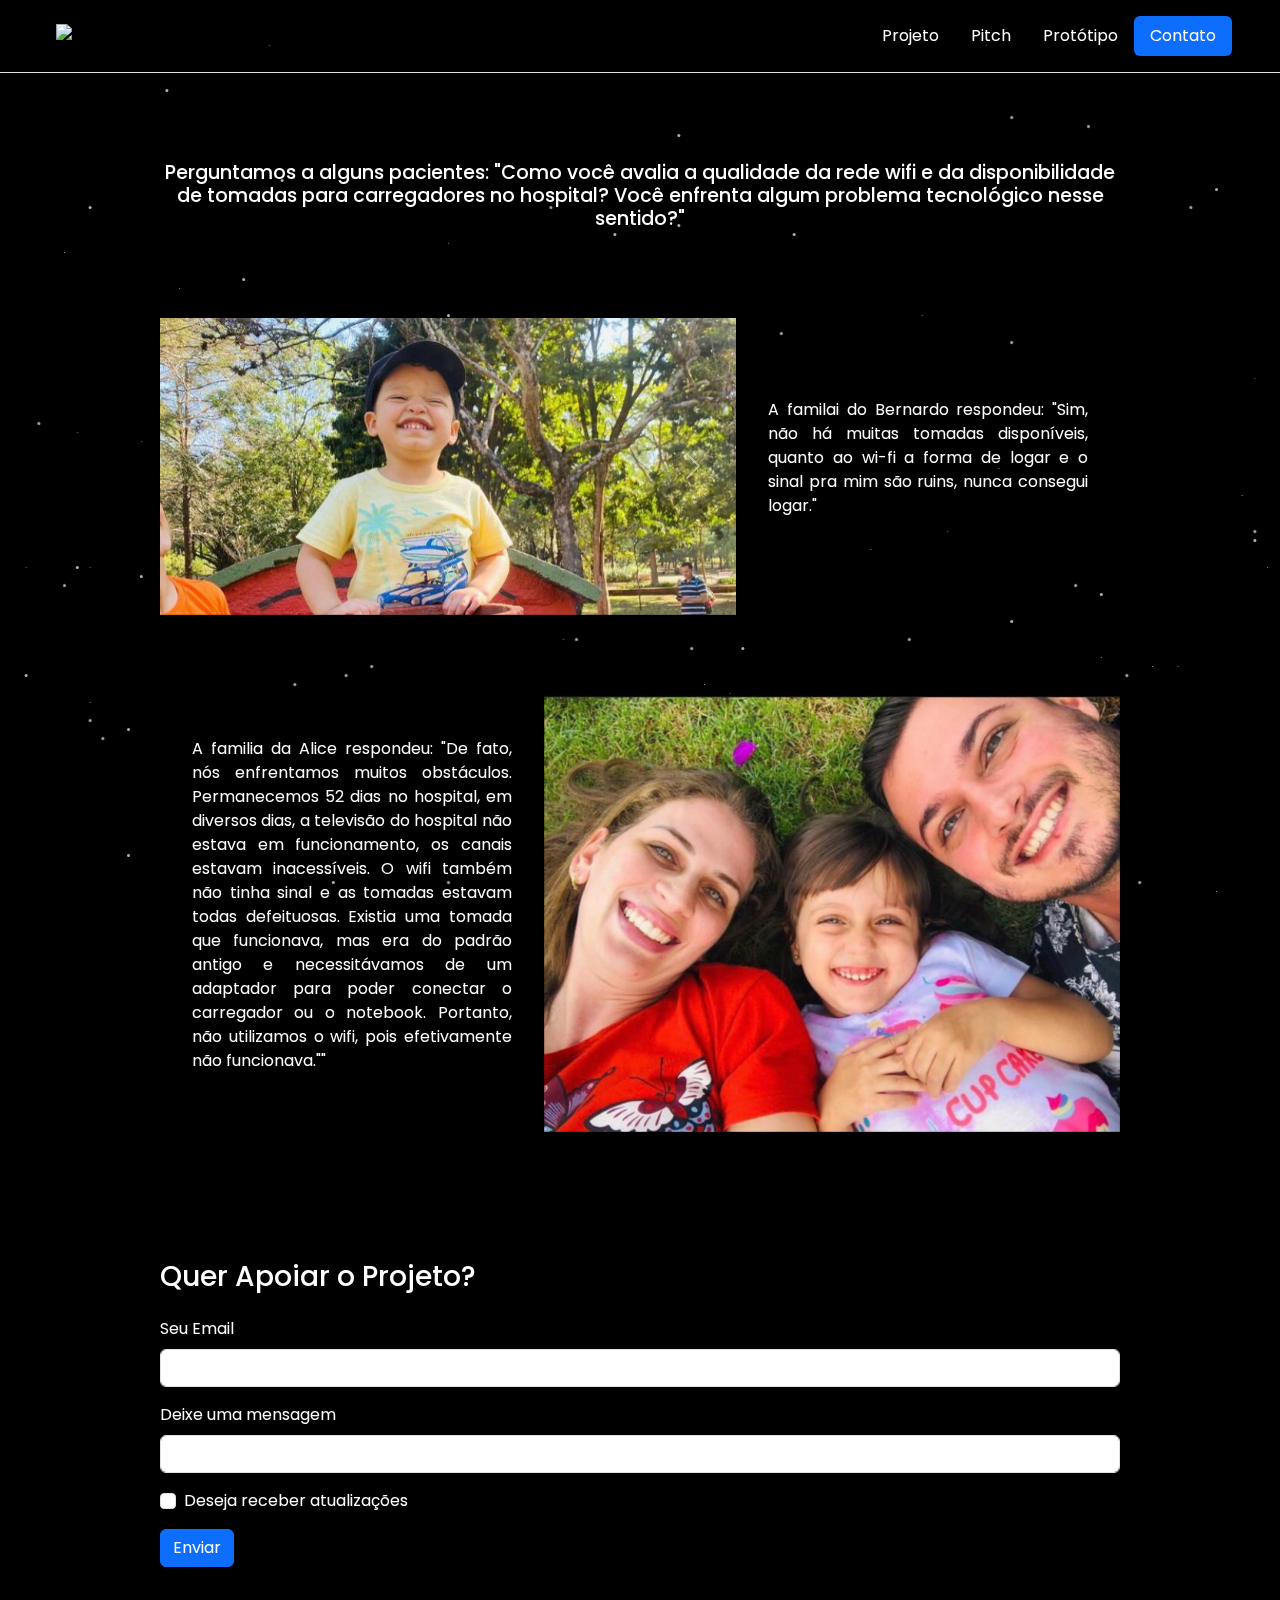
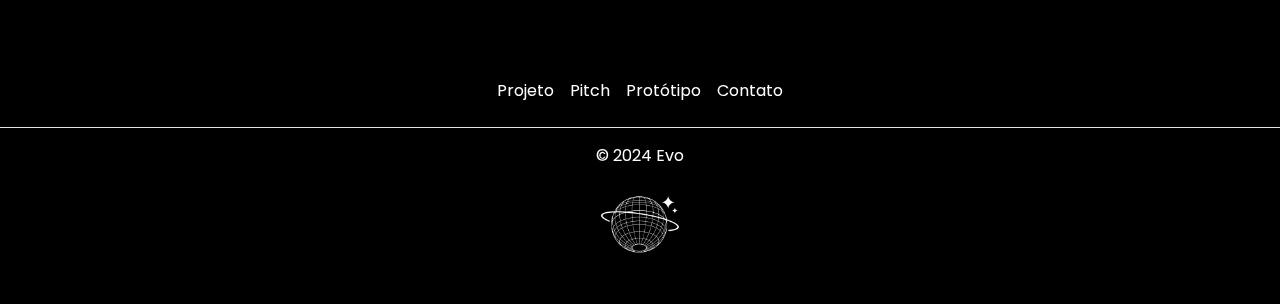
==== contato.html @ 1e07b3a8 "fix: prototype image size" ====
<!DOCTYPE html>
<html lang="en">
  <head>
    <meta charset="UTF-8" />
    <meta name="viewport" content="width=device-width, initial-scale=1.0" />
    <link rel="stylesheet" href="./style/style.css" />
    <link
      href="https://cdn.jsdelivr.net/npm/bootstrap@5.3.3/dist/css/bootstrap.min.css"
      rel="stylesheet"
      integrity="sha384-QWTKZyjpPEjISv5WaRU9OFeRpok6YctnYmDr5pNlyT2bRjXh0JMhjY6hW+ALEwIH"
      crossorigin="anonymous"
    />
    <title>Contato</title>
  </head>
  <body class="space">
    <div class="main"></div>

    <header
      class="d-flex flex-wrap justify-content-center py-3 mb-4 border-bottom"
    >
      <a
        href="./index.html"
        class="d-flex align-items-center p-2 mb-md-0 me-md-auto link-body-emphasis text-decoration-none"
      >
        <img src="./img/logo.png" alt="logo_ICR" id="header-logo" />
      </a>

      <ul class="nav nav-pills">
        <li class="nav-item">
          <a href="./index.html" class="nav-link" aria-current="page"
            >Projeto</a
          >
        </li>
        <li class="nav-item">
          <a href="./pitch.html" class="nav-link">Pitch</a>
        </li>
        <li class="nav-item">
          <a href="./prototipo.html" class="nav-link">Protótipo</a>
        </li>
        <li class="nav-item">
          <a href="./contato.html" class="nav-link active">Contato</a>
        </li>
      </ul>
    </header>

    <section class="base-sec nth-sec">
      <div class="testimonial">
        <h3>
          Perguntamos a alguns pacientes: "Como você avalia a qualidade da rede
          wifi e da disponibilidade de tomadas para carregadores no hospital?
          Você enfrenta algum problema tecnológico nesse sentido?"
        </h3>
      </div>
      <div class="car">
        <div
          id="carouselExampleAutoplaying"
          class="carousel slide"
          data-bs-ride="carousel"
        >
          <div class="carousel-inner">
            <div class="carousel-item active">
              <img src="./img/t1i1.png" class="d-block w-100" alt="..." />
            </div>
            <div class="carousel-item">
              <img src="./img/t1i2.jpg" class="d-block w-100" alt="..." />
            </div>
            <div class="carousel-item">
              <img src="./img/t1i3.jpg" class="d-block w-100" alt="..." />
            </div>
          </div>
          <button
            class="carousel-control-prev"
            type="button"
            data-bs-target="#carouselExampleAutoplaying"
            data-bs-slide="prev"
          >
            <span class="carousel-control-prev-icon" aria-hidden="true"></span>
            <span class="visually-hidden">Previous</span>
          </button>
          <button
            class="carousel-control-next"
            type="button"
            data-bs-target="#carouselExampleAutoplaying"
            data-bs-slide="next"
          >
            <span class="carousel-control-next-icon" aria-hidden="true"></span>
            <span class="visually-hidden">Next</span>
          </button>
        </div>
        <div class="response">
          <p class="resposta_bernado">
            A familai do Bernardo respondeu: "Sim, não há muitas tomadas
            disponíveis, quanto ao wi-fi a forma de logar e o sinal pra mim são
            ruins, nunca consegui logar."
          </p>
        </div>
      </div>

      <div class="car car-alice">
        <div
          id="carouselExampleAutoplaying"
          class="carousel slide alice-carousel"
          data-bs-ride="carousel"
        >
          <div class="carousel-inner">
            <div class="carousel-item active">
              <img src="./img/t2i2.png" class="d-block w-100" alt="..." />
            </div>
            <div class="carousel-item">
              <img src="./img/t2i3.png" class="d-block w-100" alt="..." />
            </div>
          </div>
          
        </div>
        <div class="response">
          <p class="resposta_alice">
            A familia da Alice respondeu: "De fato, nós enfrentamos muitos
            obstáculos. Permanecemos 52 dias no hospital, em diversos dias, a
            televisão do hospital não estava em funcionamento, os canais estavam
            inacessíveis. O wifi também não tinha sinal e as tomadas estavam
            todas defeituosas. Existia uma tomada que funcionava, mas era do
            padrão antigo e necessitávamos de um adaptador para poder conectar o
            carregador ou o notebook. Portanto, não utilizamos o wifi, pois
            efetivamente não funcionava.""
          </p>
        </div>
      </div>
    </section>

    <section class="base-sec tth-sec">
      <h3>Quer Apoiar o Projeto?</h3>
      <form>
        <div class="mb-3">
          <label for="exampleInputEmail1" class="form-label">Seu Email</label>
          <input
            type="email"
            class="form-control"
            id="exampleInputEmail1"
            aria-describedby="emailHelp"
          />
        </div>
        <div class="mb-3">
          <label for="exampleInputtext" class="form-label"
            >Deixe uma mensagem</label
          >
          <input type="text" class="form-control" id="exampleInputtext" />
        </div>
        <div class="mb-3 form-check">
          <input type="checkbox" class="form-check-input" id="exampleCheck1" />
          <label class="form-check-label" for="exampleCheck1"
            >Deseja receber atualizações</label
          >
        </div>
        <button type="" class="btn btn-primary">Enviar</button>
      </form>
    </section>

    <footer class="py-3 my-4">
      <ul class="nav justify-content-center border-bottom pb-3 mb-3">
        <li class="nav-item">
          <a href="#" class="nav-link px-2 text-body-secondary">Projeto</a>
        </li>
        <li class="nav-item">
          <a href="./pitch.html" class="nav-link px-2 text-body-secondary"
            >Pitch</a
          >
        </li>
        <li class="nav-item">
          <a href="./prototipo.html" class="nav-link px-2 text-body-secondary"
            >Protótipo</a
          >
        </li>
        <li class="nav-item">
          <a href="./contato.html" class="nav-link px-2 text-body-secondary"
            >Contato</a
          >
        </li>
      </ul>
      <p class="text-center text-body-secondary">© 2024 Evo</p>
      <div class="footer-img">
        <img class="footer-logo" src="./img/evologo.png" alt="" />
      </div>
    </footer>
    <script src="./script.js"></script>
    <script
      src="https://cdn.jsdelivr.net/npm/bootstrap@5.3.3/dist/js/bootstrap.bundle.min.js"
      integrity="sha384-YvpcrYf0tY3lHB60NNkmXc5s9fDVZLESaAA55NDzOxhy9GkcIdslK1eN7N6jIeHz"
      crossorigin="anonymous"
    ></script>
  </body>
</html>
---- style/style.css ----
@import url('https://fonts.googleapis.com/css2?family=Poppins:ital,wght@0,100;0,200;0,300;0,400;0,500;0,600;0,700;0,800;0,900;1,100;1,200;1,300;1,400;1,500;1,600;1,700;1,800;1,900&display=swap');

* {
    font-family: 'Poppins';
    --bs-secondary-color: white;
}

a {
    text-decoration: none;
}

.space {
    background-color: #000;
}

.nav-item {
    display: flex;
    align-items: center;
}

.nav-pills {
    justify-content: center;
}

.nav-item a {
    color: white;
}


.base-sec {
    display: flex;
    justify-content: center;
    color: #fff;
    padding: 4rem 2rem;
    flex-direction: column;
    gap: 1rem;
}

.fst-sec h1 {
    font-size: 2.2rem;
    font-weight: 500;
    border: 1px solid black;
    text-align: center;
}

.fst-sec div {
    display: flex;
    flex-direction: column;
    align-items: center;
    text-align: center;
}

.fst-sec div.intro-img img {
    width: 20rem;
}

.base-info {
    display: flex;
    justify-content: center;
    gap: 1rem;
    text-align: justify;

}

.pitch-info {
    display: flex;
    justify-content: center;
    gap: 1rem;
    text-align: justify;
    flex-direction: column
}

.pitch-video h2 {
    text-align: center;
}

.pitch-info h2 {
    text-align: center;
}

.pitch-img img {
    width: 20rem;
}

.nth-sec {
    display: flex;
    justify-content: center;
    gap: 5rem;
    flex-direction: column;
    width: 100%;

}

.alice-carousel {
    display: flex;
    justify-content: center;
    align-items: end;
}

.nth-sec h3 {
    text-align: center;
    font-size: 1.2rem;
}

.compo-sec {
    align-items: center;
}

.rasp{
    width: 100%;
}

section.trd-sec {
    gap: 5rem;
}

footer div.footer-img {
    width: 100%;
    display: flex;
    justify-content: center;
}

footer div.footer-img img.footer-logo {
    width: 5rem;
}

.main {
    position: fixed;
    z-index: -1;
    top: 50%;
    left: 50%;
    height: 1px;
    width: 1px;
    opacity: 0.7;
    background-color: #fff;
    border-radius: 50%;
    box-shadow: -42vw -4vh 0px 0px #fff, 25vw -41vh 0px 0px #fff, -20vw 49vh 0px 1px #fff, 5vw 40vh 1px 1px #fff, 29vw 19vh 1px 0px #fff, -44vw -13vh 0px 0px #fff, 46vw 41vh 0px 1px #fff, -3vw -45vh 0px 1px #fff, 47vw 35vh 1px 0px #fff, 12vw -8vh 1px 0px #fff, -34vw 48vh 1px 1px #fff, 32vw 26vh 1px 1px #fff, 32vw -41vh 1px 1px #fff, 0vw 37vh 1px 1px #fff, 34vw -26vh 1px 0px #fff, -14vw -49vh 1px 0px #fff, -12vw 45vh 0px 1px #fff, -44vw -33vh 0px 1px #fff, -13vw 41vh 0px 0px #fff, -36vw -11vh 0px 1px #fff, -23vw -24vh 1px 0px #fff, -38vw -27vh 0px 1px #fff, 16vw -19vh 0px 0px #fff, 28vw 33vh 1px 0px #fff, -49vw -4vh 0px 0px #fff, 16vw 32vh 0px 1px #fff, 36vw -18vh 1px 0px #fff, -25vw -30vh 1px 0px #fff, -23vw 24vh 0px 1px #fff, -2vw -35vh 1px 1px #fff, -25vw 9vh 0px 0px #fff, -15vw -34vh 0px 0px #fff, -8vw -19vh 1px 0px #fff, -20vw -20vh 1px 1px #fff, 42vw 50vh 0px 1px #fff, -32vw 10vh 1px 0px #fff, -23vw -17vh 0px 0px #fff, 44vw 15vh 1px 0px #fff, -40vw 33vh 1px 1px #fff, -43vw 8vh 0px 0px #fff, -48vw -15vh 1px 1px #fff, -24vw 17vh 0px 0px #fff, -31vw 50vh 1px 0px #fff, 36vw -38vh 0px 1px #fff, -7vw 48vh 0px 0px #fff, 15vw -32vh 0px 0px #fff, 29vw -41vh 0px 0px #fff, 2vw 37vh 1px 0px #fff, 7vw -40vh 1px 1px #fff, 15vw 18vh 0px 0px #fff, 25vw -13vh 1px 1px #fff, -46vw -12vh 1px 1px #fff, -18vw 22vh 0px 0px #fff, 23vw -9vh 1px 0px #fff, 50vw 12vh 0px 1px #fff, 45vw 2vh 0px 0px #fff, 14vw -48vh 1px 0px #fff, 23vw 43vh 0px 1px #fff, -40vw 16vh 1px 1px #fff, 20vw -31vh 0px 1px #fff, -17vw 44vh 1px 1px #fff, 18vw -45vh 0px 0px #fff, 33vw -6vh 0px 0px #fff, 0vw 7vh 0px 1px #fff, -10vw -18vh 0px 1px #fff, -19vw 5vh 1px 0px #fff, 1vw 42vh 0px 0px #fff, 22vw 48vh 0px 1px #fff, 39vw -8vh 1px 1px #fff, -6vw -42vh 1px 0px #fff, -47vw 34vh 0px 0px #fff, -46vw 19vh 0px 1px #fff, -12vw -32vh 0px 0px #fff, -45vw -38vh 0px 1px #fff, -28vw 18vh 1px 0px #fff, -38vw -46vh 1px 1px #fff, 49vw -6vh 1px 1px #fff, -28vw 18vh 1px 1px #fff, 10vw -24vh 0px 1px #fff, -5vw -11vh 1px 1px #fff, 33vw -8vh 1px 0px #fff, -16vw 17vh 0px 0px #fff, 18vw 27vh 0px 1px #fff, -8vw -10vh 1px 1px #fff;
    box-shadow: 24vw 9vh 1px 0px #fff, 12vw -24vh 0px 1px #fff, -45vw -22vh 0px 0px #fff, -37vw -40vh 0px 1px #fff, 29vw 19vh 0px 1px #fff, 4vw -8vh 0px 1px #fff, -5vw 21vh 1px 1px #fff, -27vw 26vh 1px 1px #fff, -47vw -3vh 1px 1px #fff, -28vw -30vh 0px 1px #fff, -43vw -27vh 0px 1px #fff, 4vw 22vh 1px 1px #fff, 36vw 23vh 0px 0px #fff, -21vw 24vh 1px 1px #fff, -16vw 2vh 1px 0px #fff, -16vw -6vh 0px 0px #fff, 5vw 26vh 0px 0px #fff, -34vw 41vh 0px 0px #fff, 1vw 42vh 1px 1px #fff, 11vw -13vh 1px 1px #fff, 48vw -8vh 1px 0px #fff, 22vw -15vh 0px 0px #fff, 45vw 49vh 0px 0px #fff, 43vw -27vh 1px 1px #fff, 20vw -2vh 0px 0px #fff, 8vw 22vh 0px 1px #fff, 39vw 48vh 1px 1px #fff, -21vw -11vh 0px 1px #fff, -40vw 45vh 0px 1px #fff, 11vw -30vh 1px 0px #fff, 26vw 30vh 1px 0px #fff, 45vw -29vh 0px 1px #fff, -2vw 18vh 0px 0px #fff, -29vw -45vh 1px 0px #fff, -7vw -27vh 1px 1px #fff, 42vw 24vh 0px 0px #fff, 45vw -48vh 1px 0px #fff, -36vw -18vh 0px 0px #fff, -44vw 13vh 0px 1px #fff, 36vw 16vh 0px 1px #fff, 40vw 24vh 0px 0px #fff, 18vw 11vh 0px 0px #fff, -15vw -23vh 1px 0px #fff, -24vw 48vh 0px 1px #fff, 27vw -45vh 1px 0px #fff, -2vw -24vh 0px 1px #fff, -15vw -28vh 0px 0px #fff, -43vw 13vh 1px 0px #fff, 7vw 27vh 1px 0px #fff, 47vw 5vh 0px 0px #fff, -45vw 15vh 1px 1px #fff, -5vw -28vh 0px 1px #fff, 38vw 25vh 1px 1px #fff, -39vw -1vh 1px 0px #fff, 5vw 0vh 1px 0px #fff, 49vw 13vh 0px 0px #fff, 48vw 10vh 0px 1px #fff, 19vw -28vh 0px 0px #fff, 4vw 7vh 0px 0px #fff, 21vw 21vh 1px 1px #fff, -15vw -15vh 0px 1px #fff, -6vw -42vh 1px 0px #fff, -15vw 48vh 1px 1px #fff, -23vw 25vh 1px 1px #fff, -48vw 25vh 0px 1px #fff, -31vw -19vh 0px 1px #fff, 4vw 37vh 1px 1px #fff, -43vw 28vh 0px 0px #fff, 3vw -25vh 0px 1px #fff, -39vw 14vh 0px 1px #fff, -40vw 31vh 0px 1px #fff, 35vw -36vh 1px 1px #fff, 16vw 49vh 0px 0px #fff, 6vw 39vh 0px 0px #fff, 3vw -35vh 0px 1px #fff, -44vw -2vh 1px 0px #fff, -6vw 21vh 1px 0px #fff, 48vw 9vh 1px 1px #fff, -43vw 30vh 1px 1px #fff, 29vw -12vh 1px 1px #fff, -48vw 13vh 1px 0px #fff, -42vw 32vh 1px 1px #fff, 34vw 15vh 1px 1px #fff, 29vw -37vh 1px 1px #fff, 28vw 2vh 0px 0px #fff;
    animation: zoom 16s alternate infinite;
}

@keyframes zoom {
    0% {
        transform: scale(1);
    }

    100% {
        transform: scale(1.5);
    }
}

@media (min-width: 1000px) {
    .fst-sec {
        flex-direction: row;
    }

    .intro {
        justify-content: center;
    }

    .scn-sec {
        width: 100%;
        align-items: center;
    }

    .base-sec {
        padding: 4rem 10rem;
    }

    .pitch-info {
        align-items: center;
    }

    iframe {
        height: 30rem;
    }
}

@media (min-width: 1200px) {
    header{
        padding: 0 3rem;
    }

    .compo-sec {
        flex-direction: row;
    }

    .component-desc {
        width: 50%;
        text-align: center;
        align-items: center;
    }

    .component {
        width: 50%;
    }

    .component img {
        width: 100%;
    }
    

    .car {
        display: flex;
    }

    .car .response {
        padding: 0 2rem;
        width: 50%;
        text-align: justify;
        display: flex;
        align-items: center;
    }

    .car-alice{
        flex-direction: row-reverse;
    }

}

@media (min-width: 1600px) {
    .base-sec {
        padding: 4rem 20rem;
    }

    iframe {
        height: 40rem;
    }

   
}
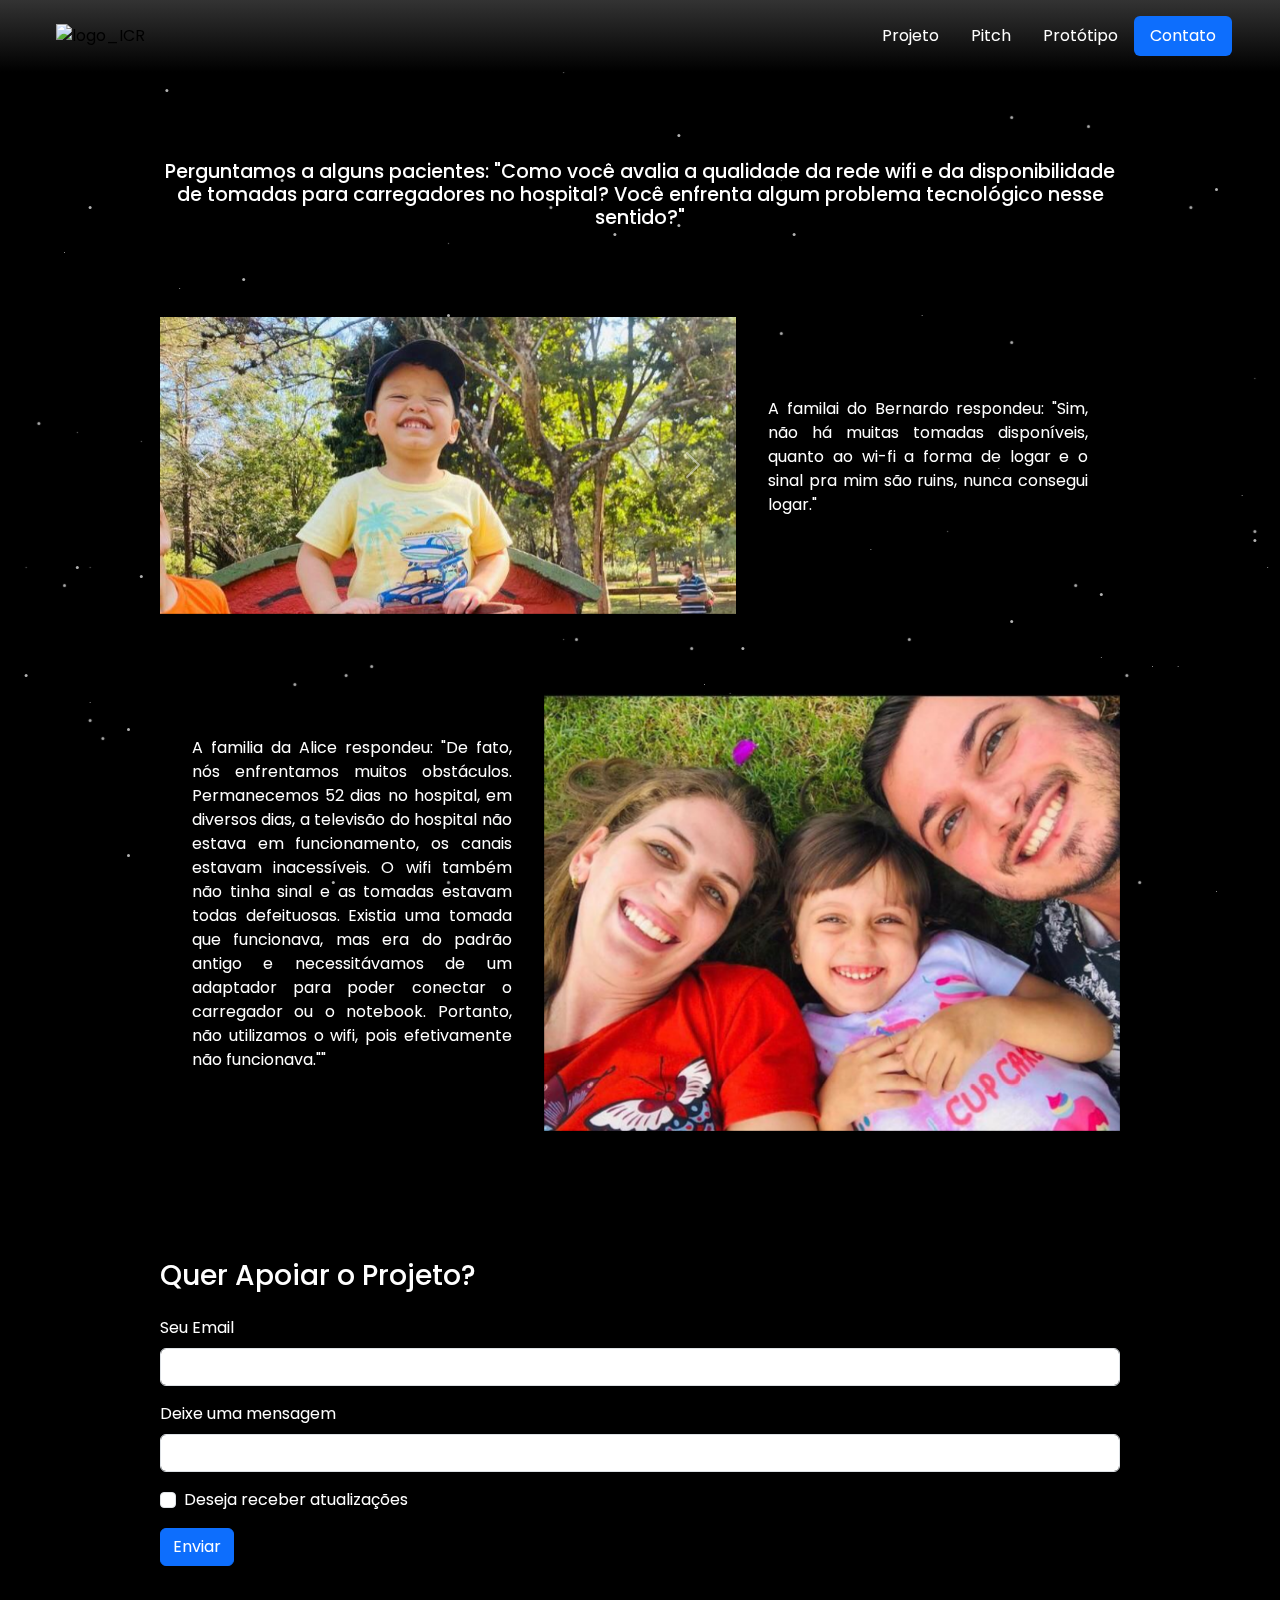
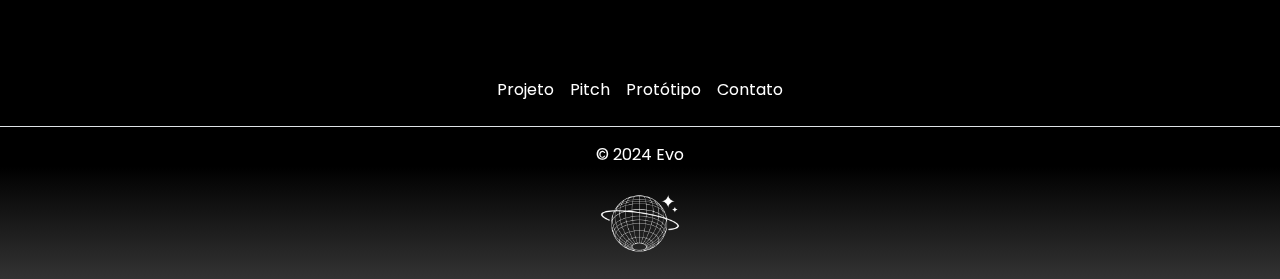
==== commit f58081f6: "style: header line remove" ====
--- a/contato.html
+++ b/contato.html
@@ -16,7 +16,7 @@
     <div class="main"></div>
 
     <header
-      class="d-flex flex-wrap justify-content-center py-3 mb-4 border-bottom"
+      class="d-flex flex-wrap justify-content-center py-3 mb-4 "
     >
       <a
         href="./index.html"
@@ -155,7 +155,7 @@
       </form>
     </section>
 
-    <footer class="py-3 my-4">
+    <footer class="py-3 mt-4">
       <ul class="nav justify-content-center border-bottom pb-3 mb-3">
         <li class="nav-item">
           <a href="#" class="nav-link px-2 text-body-secondary">Projeto</a>
--- a/style/style.css
+++ b/style/style.css
@@ -26,6 +26,9 @@
     color: white;
 }
 
+header{
+    background-image: linear-gradient(#333333, #000000);
+}
 
 .base-sec {
     display: flex;
@@ -112,6 +115,10 @@
 
 section.trd-sec {
     gap: 5rem;
+}
+
+footer{
+    background-image: linear-gradient(#000000, #000000,#333333);
 }
 
 footer div.footer-img {
